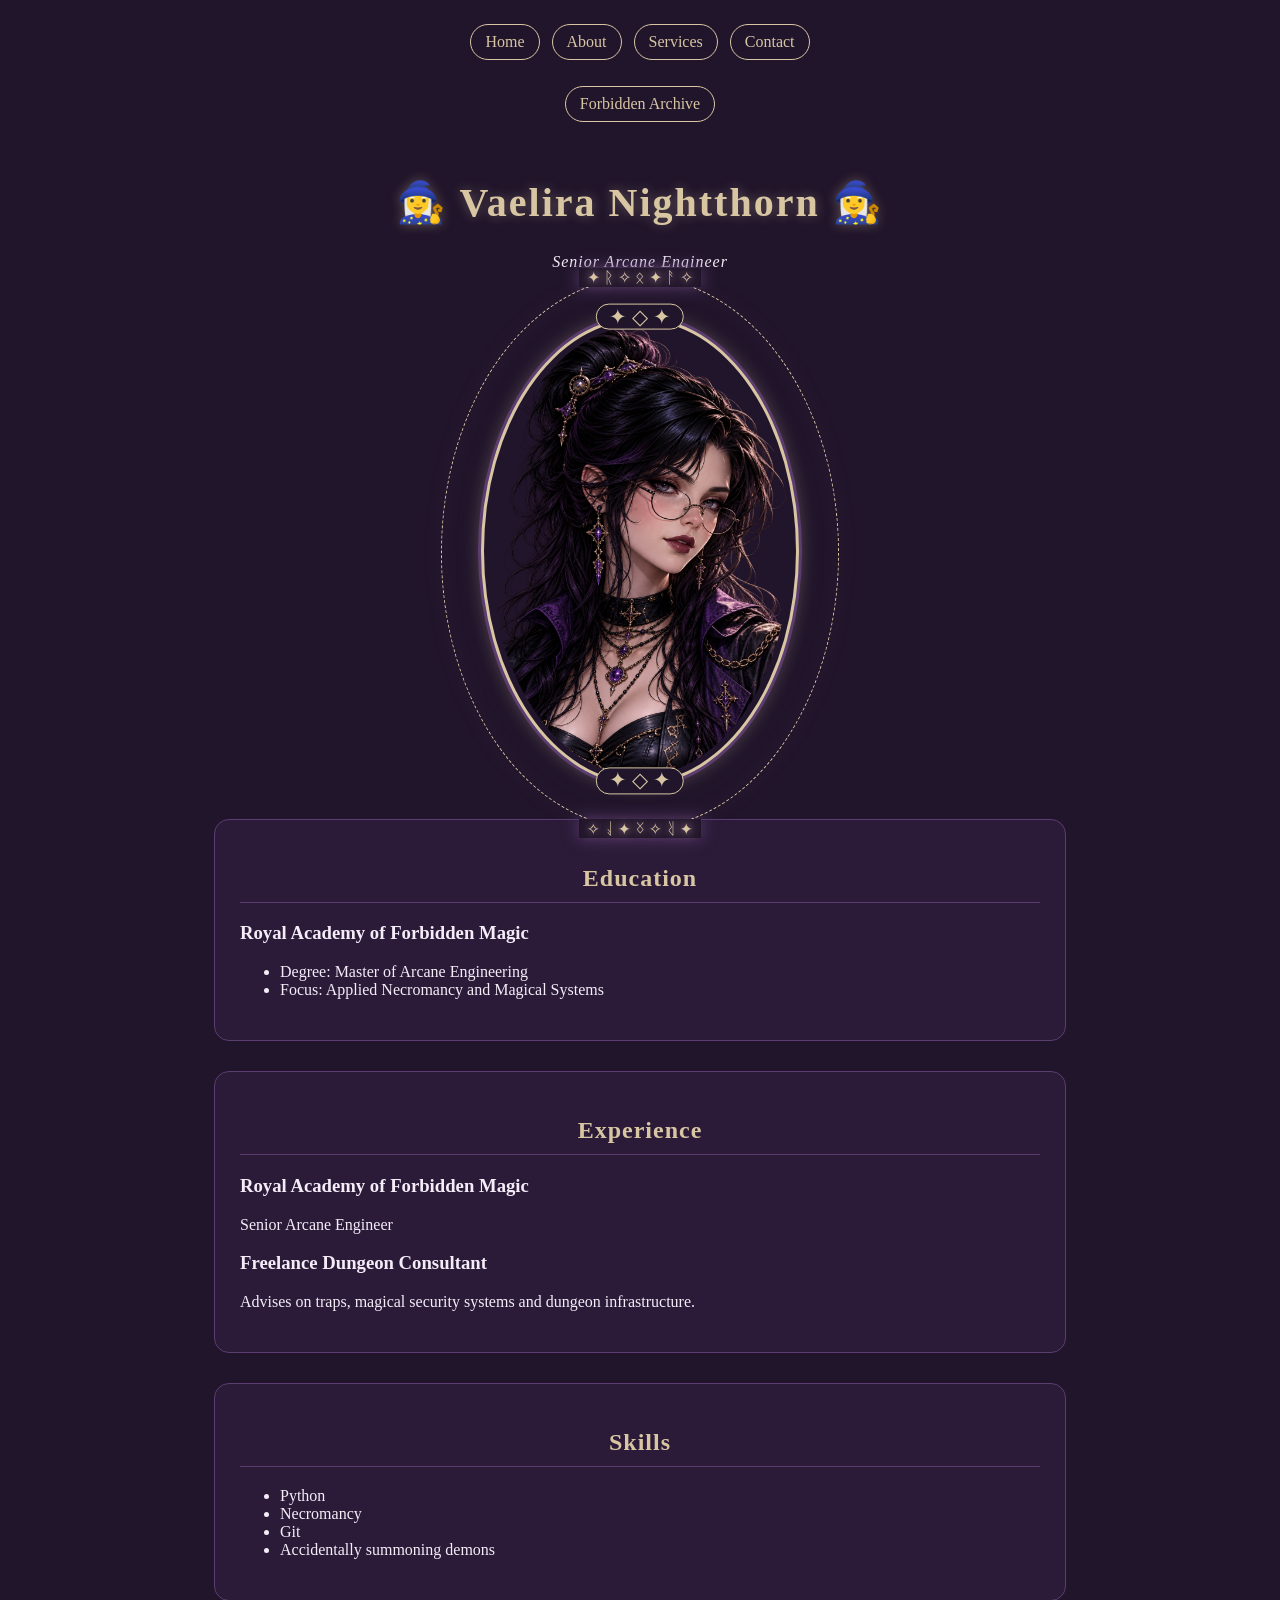
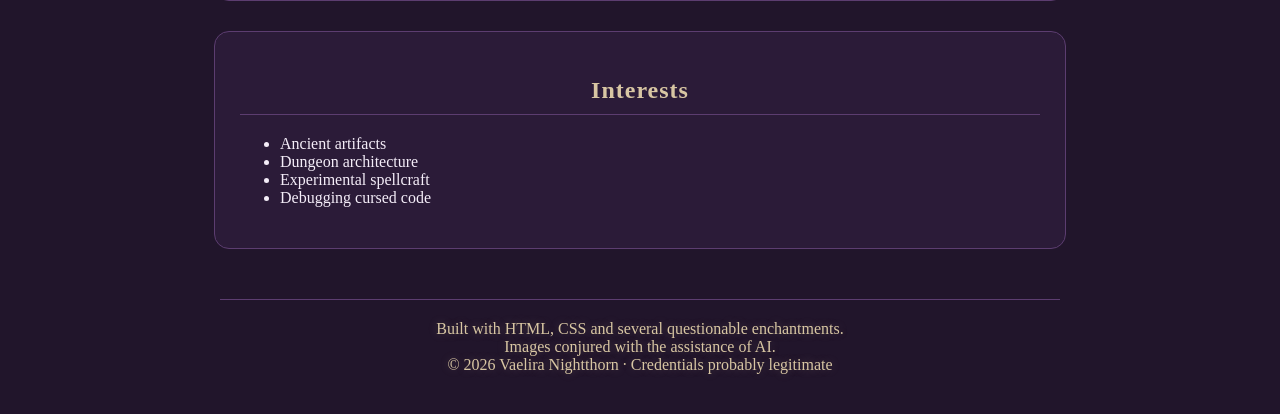
==== about.html @ 4d7c5d1f "Initial commit" ====
<!doctype html>
<html lang="en">
  <head>
    <meta charset="UTF-8" />
    <meta name="viewport" content="width=device-width, initial-scale=1.0" />
    <link rel="icon" type="image/png" href="images/favicon.png" />
    <link rel="stylesheet" href="style.css" />
    <title>Vaelira Nightthorn | About</title>
  </head>

  <body>
    <nav>
      <a href="index.html">Home</a>
      <a href="about.html">About</a>
      <a href="services.html">Services</a>
      <a href="contact.html">Contact</a>
    </nav>

    <div class="forbidden-archive">
      <span class="cursed-link">Forbidden Archive</span>
    </div>

    <header>
      <h1>🧙‍♀️ Vaelira Nightthorn 🧙‍♀️</h1>
      <p>Senior Arcane Engineer</p>
    </header>

    <main>
      <div class="arcane-frame">
        <span class="rune-ring" aria-hidden="true"></span>
        <img
          src="images/Vaelira_portrait.png"
          alt="Portrait of Vaelira Nightthorn, a dark-haired arcane engineer wearing glasses and purple jewelry."
          width="25%"
        />
      </div>

      <section>
        <h2>Education</h2>

        <h3>Royal Academy of Forbidden Magic</h3>

        <ul>
          <li>Degree: Master of Arcane Engineering</li>
          <li>Focus: Applied Necromancy and Magical Systems</li>
        </ul>
      </section>

      <section>
        <h2>Experience</h2>

        <h3>Royal Academy of Forbidden Magic</h3>
        <p>Senior Arcane Engineer</p>

        <h3>Freelance Dungeon Consultant</h3>
        <p>
          Advises on traps, magical security systems and dungeon infrastructure.
        </p>
      </section>

      <section>
        <h2>Skills</h2>

        <ul>
          <li>Python</li>
          <li>Necromancy</li>
          <li>Git</li>
          <li>Accidentally summoning demons</li>
        </ul>
      </section>

      <section>
        <h2>Interests</h2>

        <ul>
          <li>Ancient artifacts</li>
          <li>Dungeon architecture</li>
          <li>Experimental spellcraft</li>
          <li>Debugging cursed code</li>
        </ul>
      </section>
    </main>

    <footer>
      Built with HTML, CSS and several questionable enchantments. <br />
      Images conjured with the assistance of AI. <br />
      © 2026 Vaelira Nightthorn · Credentials probably legitimate
    </footer>
  </body>
</html>
---- style.css ----
/* =========================
   1. COLORS / VARIABLES
   ========================= */

:root {
  --arcane-dark: #21152b; /* dunkles Lila, fast schwarz */
  --arcane-gold: #d8c6a3; /* warmer Vaelira-Goldton */
  --arcane-purple: #5c3d70; /* violetter Akzentton */
  --arcane-light: #f4edf8; /* helle Schrift, aber nicht knallweiß */
  --arcane-section: #2b1b38; /* etwas helleres Lila für Sections */
}

/* =========================
   2. GLOBAL STYLES
   ========================= */

body {
  background-color: var(--arcane-dark); /* dunkellila Hintergrund */
  color: var(--arcane-light); /* helle Schrift, nicht knallweiß */

  cursor:
    url("images/cursor-purple-48.png") 0 0,
    auto; /* lila Kristall als Mauszeiger */
}

a {
  color: var(--arcane-gold); /* Links in gold/beige */

  cursor:
    url("images/cursor-purple-48.png") 0 0,
    pointer; /* lila Kristall auch auf Links */
}

/* =========================
   3. NAVIGATION
   ========================= */

nav {
  display: flex; /* Links nebeneinander */
  justify-content: center; /* alles mittig */
  gap: 12px; /* bisschen Platz dazwischen */
  padding: 16px; /* bisschen Luft um die Nav */

  position: sticky; /* bleibt beim Scrollen oben kleben */
  top: 0; /* direkt am oberen Rand */
  z-index: 1000; /* bleibt vor anderem Inhalt */

  background-color: var(--arcane-dark); /* Hintergrund beim Scrollen */
}

nav a {
  text-decoration: none; /* Unterstrich weg */
  border: 1px solid var(--arcane-gold); /* dünner goldener Rand */
  border-radius: 999px; /* schön pillenförmig */
  padding: 8px 14px; /* Luft innerhalb der Buttons */

  transition: 0.7s ease; /* statt BONK lieber weich */
}

nav a:hover {
  background-color: var(--arcane-gold); /* beim Hover wirds gold */
  color: var(--arcane-dark); /* Schrift wird dunkel */

  transform: translateY(-4px); /* schwebt leicht nach oben */

  box-shadow:
    0 0 0 3px var(--arcane-purple) /* violetter Ring außenrum */,
    0 0 18px rgba(216, 198, 163, 0.35); /* weicher goldener Glow */
}

/* =========================
   4. HEADER
   ========================= */

header {
  text-align: center; /* Header mittig */
  padding: 30px; /* bisschen Luft */
}

header h1 {
  color: var(--arcane-gold); /* Vaeliras Name in Gold */
  font-size: 2.5rem; /* schön groß */
  letter-spacing: 2px; /* bisschen mehr Luft zwischen Buchstaben */

  text-shadow: 0 0 12px rgba(216, 198, 163, 0.35);
  /* leichter goldener Glow */
}

header p {
  margin-top: 0; /* weniger Abstand zum Namen */
  font-style: italic; /* bisschen fancy */
  letter-spacing: 1px; /* Buchstaben etwas auseinander */
}

/* =========================
   5. IMAGES / ARCANE FRAME
   ========================= */

img {
  border-radius: 50%; /* rechteckig wird oval, quadratisch wird rund */
  border: 3px solid var(--arcane-gold); /* goldener Rahmen */
  padding: 6px; /* bisschen Luft zwischen Bild und Rahmen */

  box-shadow:
    0 0 0 3px var(--arcane-purple) /* zweiter violetter Ring */,
    0 0 18px rgba(216, 198, 163, 0.35); /* weicher goldener Glow */

  background-color: var(
    --arcane-dark
  ); /* dunkler Bereich zwischen Bild und Rahmen */
}

.arcane-frame {
  position: relative; /* Bezugspunkt für frei platzierte Deko */
  width: fit-content; /* nur so breit wie der Inhalt */
  margin: 0 auto; /* mittig setzen */
}

.arcane-frame img {
  width: 300px; /* feste Portraitbreite */
  max-width: 70vw; /* auf kleinen Screens nicht eskalieren */
}

.arcane-frame::before,
.arcane-frame::after {
  content: "✦ ◇ ✦"; /* Deko wird per CSS erzeugt */
  position: absolute; /* frei am Rahmen platzierbar */

  left: 50%; /* horizontal zur Mitte */

  color: var(--arcane-gold); /* Goldton */

  background-color: var(
    --arcane-dark
  ); /* verdeckt den Rahmen direkt hinter der Deko */

  padding: 2px 12px; /* bisschen Luft innen */
  border: 1px solid var(--arcane-gold); /* dünner goldener Deko-Rahmen */
  border-radius: 999px; /* schön rund */

  font-size: 1.3rem; /* Deko etwas größer */
  line-height: 1; /* keine komische Extra-Höhe */

  z-index: 2; /* Deko liegt vor dem Rahmen */
}

.arcane-frame::before {
  top: 0; /* sitzt oben auf der Rahmenkante */

  transform: translate(-50%, -50%);
  /* mittig + halb nach oben ziehen */
}

.arcane-frame::after {
  bottom: 8px; /* optische Korrektur, sonst hängt es zu tief */

  transform: translate(-50%, 50%);
  /* mittig + halb nach unten schieben */
}

/* =========================
   6. SECTIONS
   ========================= */

section {
  max-width: 800px; /* Text nicht von Sachsen bis Mordor ziehen */
  margin: 30px auto; /* Abstand oben/unten + mittig */
  padding: 25px; /* Luft zwischen Inhalt und Rand */

  background-color: var(
    --arcane-section
  ); /* etwas anderer Lilaton als der Seitenhintergrund */

  border: 1px solid var(--arcane-purple); /* feiner violetter Rand */
  border-radius: 15px; /* weichere Ecken */
}

section h2 {
  color: var(--arcane-gold); /* Überschriften in Gold */
  text-align: center; /* mittig */
  letter-spacing: 1px; /* bisschen eleganter */

  border-bottom: 1px solid var(--arcane-purple); /* feine Trennlinie */
  padding-bottom: 10px; /* Luft zwischen Text und Linie */
}

section {
  transition: 0.4s ease; /* Hover-Effekt schön weich */
}

section:hover {
  transform: translateY(-3px); /* schwebt leicht nach oben */

  box-shadow:
    0 0 0 1px var(--arcane-purple) /* feiner violetter Rand */,
    0 0 20px rgba(216, 198, 163, 0.18); /* sehr dezenter Glow */
}

/* =========================
   7. FORMS / BUTTONS
   ========================= */

form {
  max-width: 600px; /* Formular nicht absurd breit machen */
  margin: 0 auto; /* mittig */
}

fieldset {
  display: grid; /* Raster fürs Formular */

  grid-template-columns: 140px 1fr;
  /* Labels links, Eingabefelder rechts */

  gap: 14px 18px;
  /* erster Wert = Zeilen, zweiter = Spalten */

  border: 1px solid var(--arcane-purple); /* violetter Rahmen */
  border-radius: 15px; /* weichere Ecken */
  padding: 25px; /* Luft innen */
}

label {
  align-self: center; /* Labels vertikal mittig */
}

input,
select,
textarea {
  width: 100%; /* Felder füllen ihre Spalte aus */

  box-sizing: border-box;
  /* Padding und Rand zählen mit in die Gesamtbreite */

  padding: 10px; /* bisschen Luft innen */

  background-color: var(--arcane-dark); /* dunkler Hintergrund */
  color: var(--arcane-light); /* helle Schrift */

  border: 1px solid var(--arcane-purple); /* violetter Rand */
  border-radius: 8px; /* leicht rund */
  resize: none; /* verhindert, dass die Textarea vom User größer/kleiner gezogen wird */
}

input:focus,
select:focus,
textarea:focus {
  outline: 2px solid var(--arcane-gold); /* goldener Fokusrahmen statt Browser-Blau */

  outline-offset: 2px; /* bisschen Abstand zum Feld */

  border-color: var(--arcane-gold); /* eigentlicher Rand wird auch gold */
}

button {
  grid-column: 2; /* Button in die rechte Formularspalte */
  padding: 10px; /* bisschen Luft */

  background-color: var(--arcane-dark); /* dunkellila */
  color: var(--arcane-gold); /* goldene Schrift */

  border: 1px solid var(--arcane-gold); /* dünner goldener Rand */
  border-radius: 999px; /* schön rund */

  cursor:
    url("images/cursor-purple-48.png") 0 0,
    auto; /* LILA KRISTALL BUTTON ZEIGER!! */

  transition: 0.7s; /* Hover weich statt BONK */
}

button:hover {
  background-color: var(--arcane-gold); /* beim Hover gold */
  color: var(--arcane-dark); /* Schrift dunkel */

  transform: translateY(-4px); /* schwebt leicht nach oben */

  box-shadow:
    0 0 0 3px var(--arcane-purple) /* violetter Ring */,
    0 0 18px rgba(216, 198, 163, 0.35); /* weicher goldener Glow */
}

/* =========================
   8. FOOTER
   ========================= */

footer {
  max-width: 800px; /* nicht unnötig breit */

  margin: 50px auto 20px;
  /* oben viel Luft, mittig, unten etwas weniger */

  padding: 20px; /* Luft innen */

  text-align: center; /* Text mittig */
  color: var(--arcane-gold); /* goldene Schrift */

  border-top: 1px solid var(--arcane-purple); /* feine Trennlinie nach oben */

  text-shadow: 0 0 10px rgba(216, 198, 163, 0.25);
  /* ganz dezenter Glow, Footer soll nicht schreien */
}

footer p {
  margin: 0; /* Browser-Standardabstand weg */
  font-size: 0.9rem; /* etwas kleiner */
  letter-spacing: 1px; /* bisschen eleganter */
}

/* =========================
   9. ANIMATIONS
   ========================= */

.vaelira-full {
  box-sizing: border-box;
  /* Rahmen und Padding zählen mit in die Bildbreite */

  animation: arcane-glow 5s ease-in-out infinite;
  /* arcane-glow = Name der Animation */
  /* 5s = ein kompletter Durchlauf */
  /* ease-in-out = weich stärker und wieder schwächer */
  /* infinite = ARCANE POWAH FOREVER */
}

@keyframes arcane-glow {
  0%,
  100% {
    box-shadow:
      0 0 0 3px var(--arcane-purple) /* violetter Ring bleibt */,
      0 0 18px rgba(216, 198, 163, 0.35); /* sanfter Glow */

    /* Anfang & Ende = ruhiges Leuchten */
  }

  50% {
    box-shadow:
      0 0 0 3px var(--arcane-purple) /* violetter Ring bleibt */,
      0 0 55px rgba(216, 198, 163, 0.8); /* großes starkes Leuchten */

    /* Mitte = VOLLE ARCANE POWAH */
  }
}

.rune-ring {
  position: absolute; /* beeinflusst das normale Layout nicht */

  inset: -40px;
  /* Ring wird auf allen Seiten etwas größer als das Portrait */

  border: 1px dashed var(--arcane-gold); /* dünner gestrichelter Magiekreis */

  border-radius: 50%; /* passend zum Portrait oval */

  z-index: 0; /* Ring liegt hinter dem Portrait */

  pointer-events: none;
  /* reine Deko, soll keine Mausinteraktionen blockieren */

  filter: drop-shadow(0 0 8px var(--arcane-purple));
  /* leichter violetter Glow */

  animation: rune-spin 18s linear infinite;
  /* 18s = eine komplette Runde */
  /* linear = überall gleich schnell */
  /* infinite = dreht sich endlos weiter */
}

.rune-ring::before,
.rune-ring::after {
  content: "✦ ᚱ ✧ ᛟ ✦ ᚨ ✧"; /* dekorative Runen */

  position: absolute; /* frei auf dem Ring platzierbar */
  left: 50%; /* erstmal horizontal zur Mitte */

  color: var(--arcane-gold); /* Runen in Gold */

  background-color: var(--arcane-dark);
  /* verdeckt die Linie direkt hinter den Runen */

  padding: 0 8px; /* bisschen Luft links und rechts */

  white-space: nowrap; /* Runen bleiben in einer Zeile */

  text-shadow:
    0 0 6px var(--arcane-purple) /* violetter Schein */,
    0 0 12px var(--arcane-gold); /* goldener Schein */
}

.rune-ring::before {
  top: -10px; /* obere Runen etwas über den Ring */

  transform: translateX(-50%);
  /* Hälfte der eigenen Breite zurück = wirklich mittig */
}

.rune-ring::after {
  bottom: -10px; /* untere Runen etwas unter den Ring */

  transform: translateX(-50%) rotate(180deg);
  /* mittig setzen + für unten einmal umdrehen */
}

@keyframes rune-spin {
  from {
    transform: rotate(0deg); /* Start */
  }

  to {
    transform: rotate(360deg); /* einmal komplett herum */
  }
}

/* =========================
   10. CURSED NONSENSE
   ========================= */

.forbidden-archive {
  width: fit-content; /* nur so breit wie der Inhalt */

  margin-left: auto; /* zusammen mit rechts = mittig */
  margin-right: auto; /* zusammen mit links = mittig */

  text-align: center; /* Inhalt mittig */
  margin-top: 10px; /* etwas Abstand zur Navigation */

  border: 1px solid var(--arcane-gold); /* dünner goldener Rand */
  border-radius: 999px; /* schön pillenförmig */
  padding: 8px 14px; /* Luft innen */

  transition: 0.7s ease;
  /* Rahmen darf dramatisch weich verschwinden */
}

.forbidden-archive:has(.cursed-link:hover) {
  border-color: transparent;
  /* wenn der cursed-link gehovert wird: BYE RAHMEN */
}

.cursed-link {
  position: relative;
  /* Bezugspunkt für den später beschworenen Wächter */

  display: inline-block;
  /* macht Transform und Positionierung sauberer */

  color: var(--arcane-gold); /* sieht erstmal harmlos aus */

  cursor:
    url("images/cursor-red-48.png") 0 0,
    not-allowed; /* ROTER KRISTALL = nope, böse, gefährlich */

  transition: 0.3s ease; /* Verwandlung weich machen */
}

.cursed-link::after {
  content: "🧙‍♂️ THOU SHALT NOT PASS";
  /* Gandalf wird von CSS beschworen */

  position: absolute; /* frei über dem ursprünglichen Text */
  left: 50%; /* horizontal zur Mitte */
  top: 50%; /* vertikal zur Mitte */

  transform: translate(-50%, -50%) scale(0);
  /* genau zentrieren + erstmal auf Größe 0 verstecken */

  color: var(--arcane-gold); /* dramatisches Gold */

  white-space: nowrap;
  /* THOU SHALT NOT PASS bleibt in EINER Zeile */

  text-shadow:
    0 0 8px var(--arcane-purple) /* violetter Schein */,
    0 0 18px var(--arcane-gold); /* stärkerer goldener Glow */

  transition: 0.3s ease;
  /* Gandalf materialisiert sich weich statt BONK */
}

.cursed-link:hover {
  color: transparent;
  /* ursprünglicher Text verschwindet */
}

.cursed-link:hover::after {
  transform: translate(-50%, -50%) scale(1.2);
  /* Gandalf erscheint und wird extra dramatisch */
}

.office-dragon {
  /* crimes */
}

@media screen and (max-width: 400px) {
  nav {
    flex-wrap: wrap; /* auf kleinen Screens dürfen die Nav-Buttons in eine neue Zeile springen */
  }
  fieldset {
    grid-template-columns: 1fr; /* auf kleinen Screens alles untereinander */
  }
  button {
    grid-column: 1; /* Button ebenfalls in die einzige Spalte */
  }
}

/* 
px       → feste Größe
%        → relativ zum Bezugselement
vw / vh  → relativ zum Browserfenster
rem / em → relativ zur Schriftgröße
fr       → Anteil am freien Platz im Grid
auto     → Browser, regel das bitte :D
*/
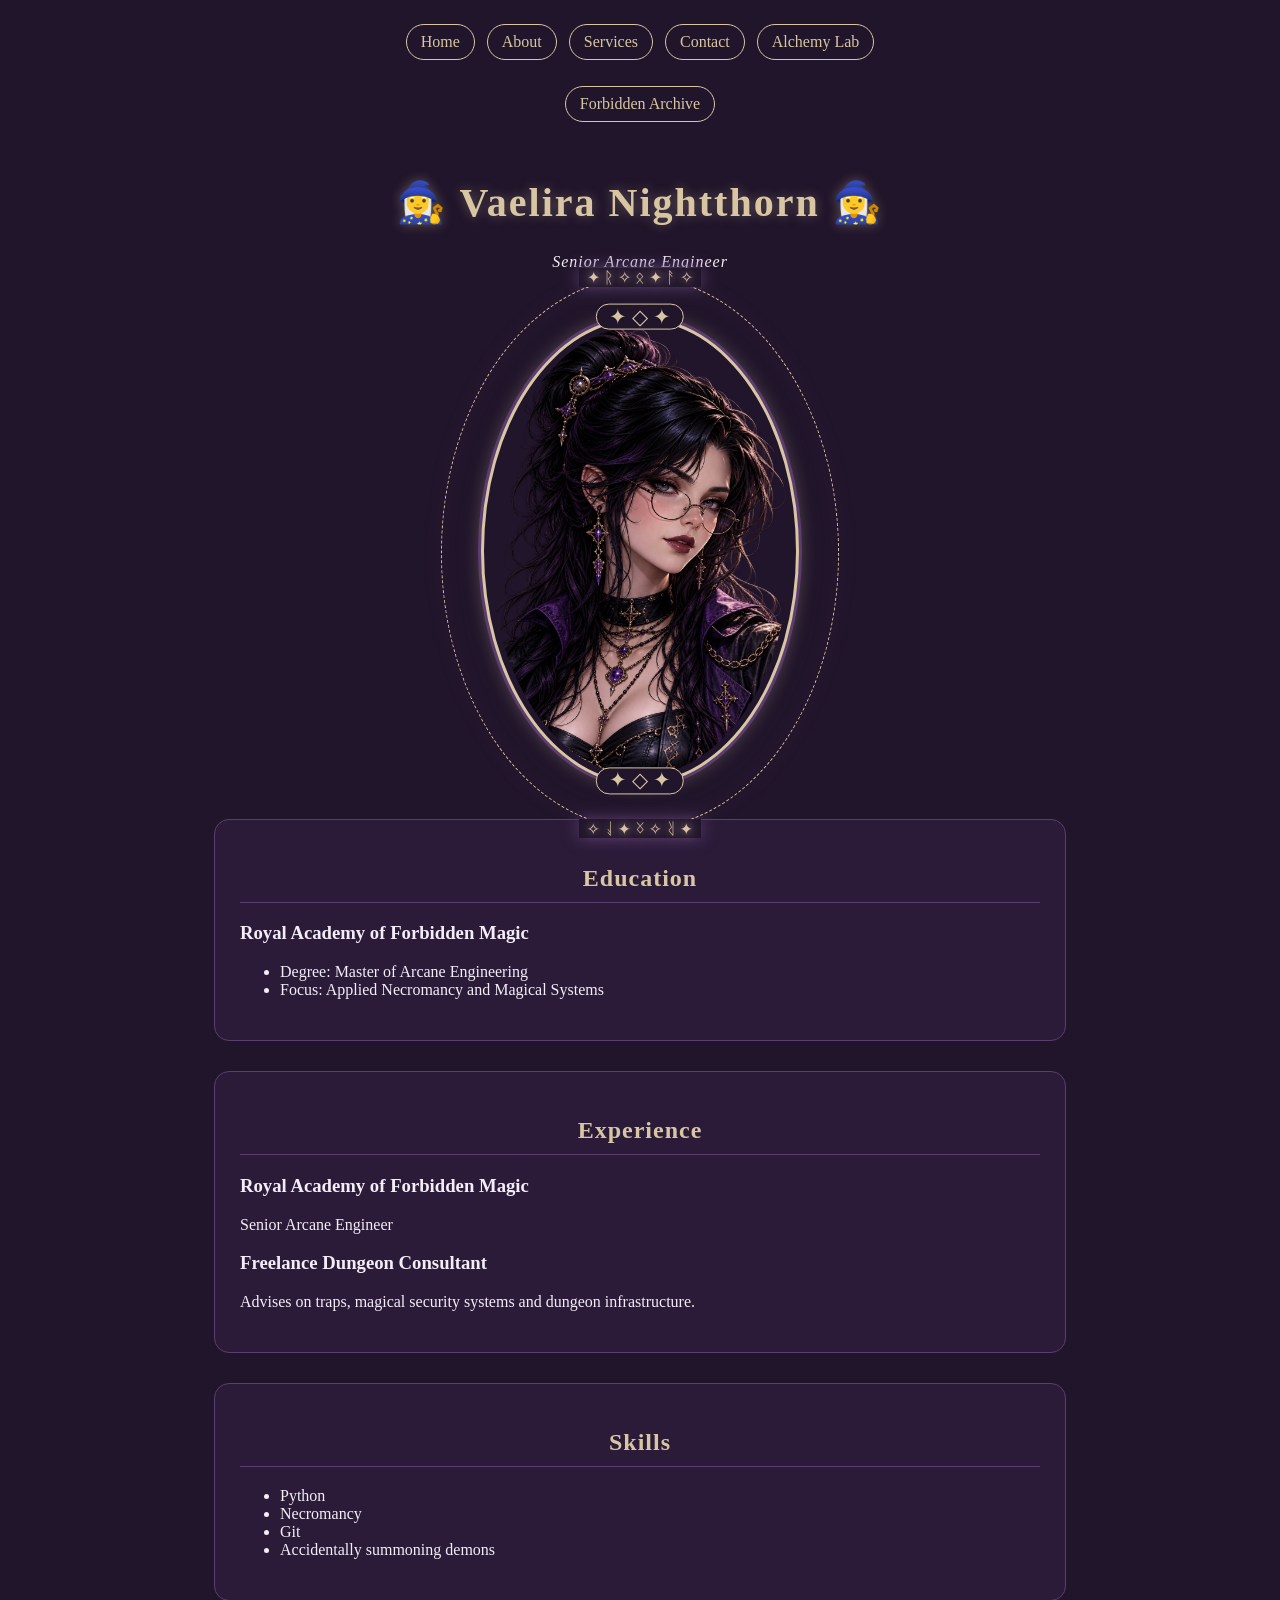
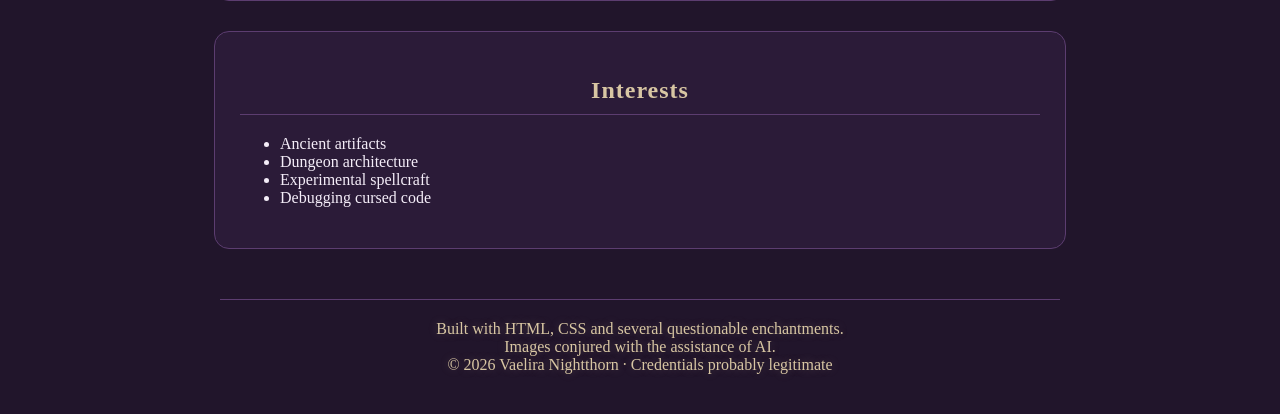
==== commit fdf9f188: "Add Alchemy Lab page" ====
--- a/about.html
+++ b/about.html
@@ -14,6 +14,7 @@
       <a href="about.html">About</a>
       <a href="services.html">Services</a>
       <a href="contact.html">Contact</a>
+      <a href="alchemy.html">Alchemy Lab</a>
     </nav>
 
     <div class="forbidden-archive">
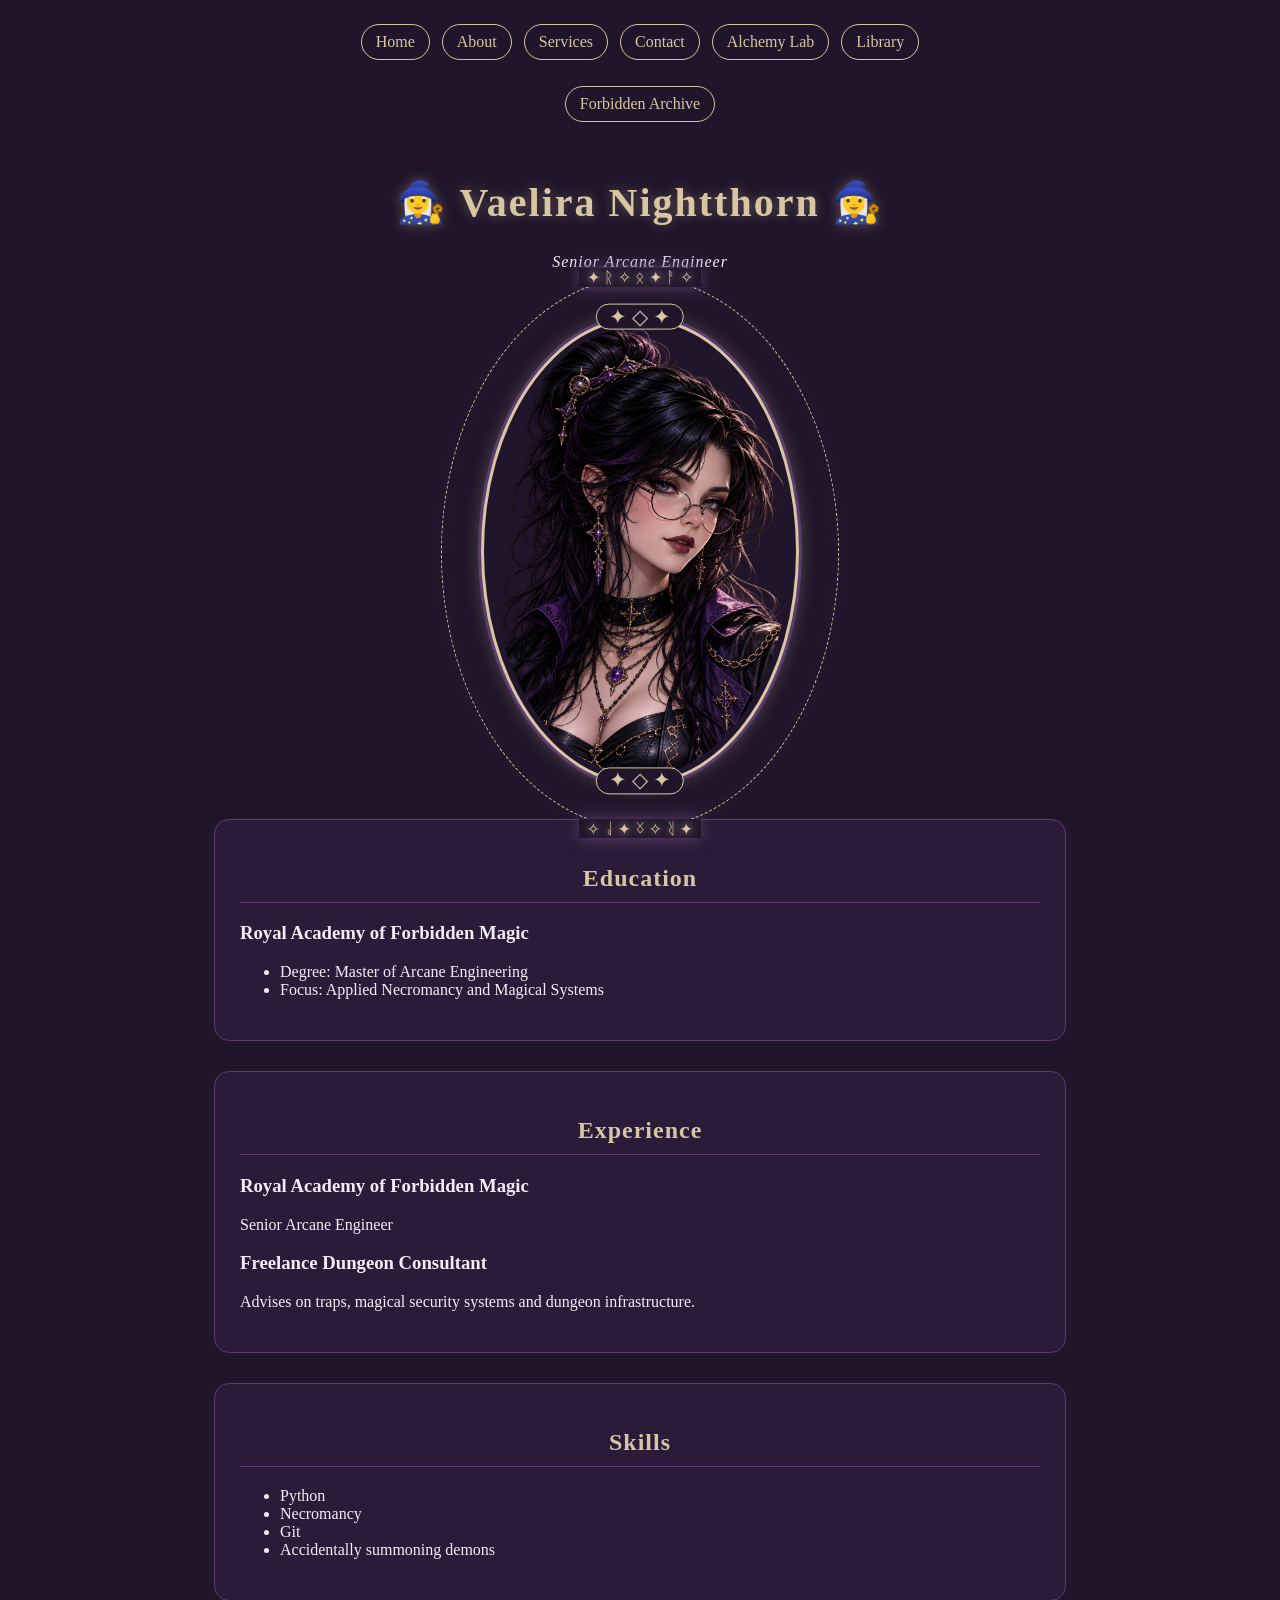
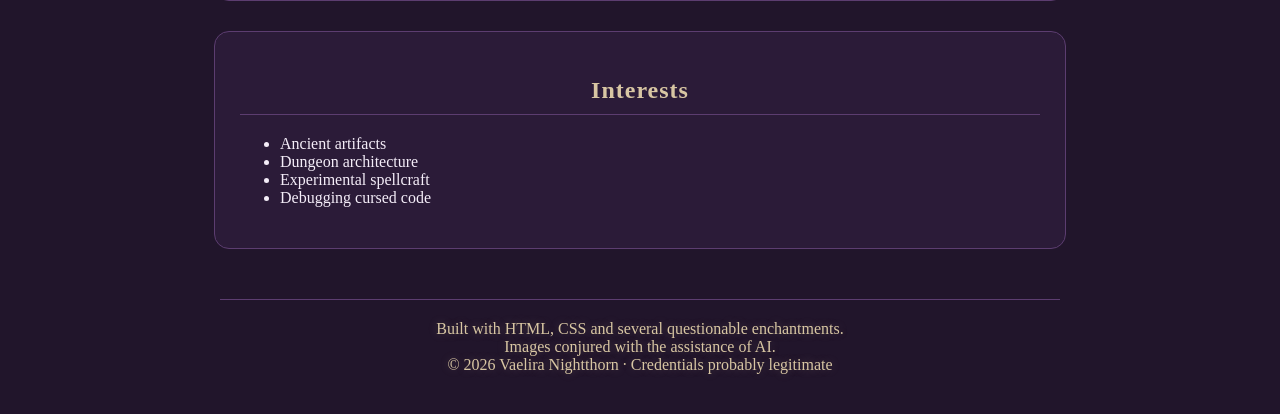
==== commit f3a9c118: "Add interactive Vaelira library" ====
--- a/about.html
+++ b/about.html
@@ -15,6 +15,7 @@
       <a href="services.html">Services</a>
       <a href="contact.html">Contact</a>
       <a href="alchemy.html">Alchemy Lab</a>
+      <a href="library.html">Library</a>
     </nav>
 
     <div class="forbidden-archive">
--- a/style.css
+++ b/style.css
@@ -277,6 +277,136 @@
   box-shadow:
     0 0 0 3px var(--arcane-purple) /* violetter Ring */,
     0 0 18px rgba(216, 198, 163, 0.35); /* weicher goldener Glow */
+}
+
+/* =========================
+   7.1 POTION ARCHIVE
+   ========================= */
+
+#potionList {
+  padding: 0; /* Standard-Einrückung der Liste entfernen */
+  list-style: none; /* normale Listenpunkte verschwinden */
+}
+
+#potionList li {
+  display: flex; /* Potion-Name und Delete-Button nebeneinander */
+  justify-content: space-between; /* Name links, Button rechts */
+  align-items: center; /* beide schön auf gleicher Höhe */
+
+  margin: 10px 0; /* bisschen Luft zwischen den Potions */
+  padding: 10px 14px; /* Luft innerhalb eines Eintrags */
+
+  background-color: var(--arcane-dark); /* dunkler Vaelira-Hintergrund */
+
+  border: 1px solid var(--arcane-purple); /* violetter Rahmen */
+  border-radius: 10px; /* passend zum restlichen Design */
+}
+
+#potionList button {
+  grid-column: auto; /* allgemeines Formular-Grid hier wieder aufheben */
+
+  margin-left: 15px; /* Abstand zwischen Potion und Delete */
+
+  color: #ff8a8a; /* dämonisch freundliches Rot */
+  border-color: #a83f4b; /* dunkler roter Rand */
+}
+
+#potionList button:hover {
+  background-color: #a83f4b; /* beim Hover wird der Button rot */
+  color: var(--arcane-light); /* helle Schrift */
+
+  box-shadow:
+    0 0 0 3px var(--arcane-purple),
+    0 0 18px rgba(168, 63, 75, 0.45);
+  /* violetter Ring + roter Glow = potion murder mode */
+}
+
+/* =========================
+   7.2 LIBRARY
+   ========================= */
+
+.library {
+  max-width: 900px;
+}
+
+.bookshelf {
+  display: flex;
+  justify-content: center;
+  align-items: flex-end;
+  gap: 8px;
+
+  min-height: 220px;
+  padding: 30px 25px 18px;
+
+  background-color: var(--arcane-dark);
+
+  border: 1px solid var(--arcane-gold);
+  border-bottom: 14px solid #4a2d3b;
+  border-radius: 12px 12px 4px 4px;
+
+  box-shadow:
+    inset 0 -8px 16px rgba(0, 0, 0, 0.35),
+    0 0 18px rgba(216, 198, 163, 0.12);
+}
+
+.book-details {
+  margin-top: 25px;
+  padding: 20px;
+
+  text-align: center;
+
+  background-color: var(--arcane-dark);
+  border: 1px solid var(--arcane-purple);
+  border-radius: 10px;
+}
+
+.book-details p {
+  margin: 0;
+
+  font-style: italic;
+  color: var(--arcane-gold);
+}
+.book {
+  width: 70px;
+  height: 170px;
+
+  display: flex;
+  align-items: center;
+  justify-content: center;
+
+  padding: 10px 6px;
+  box-sizing: border-box;
+
+  background-color: var(--arcane-purple);
+  color: var(--arcane-gold);
+
+  border: 1px solid var(--arcane-gold);
+  border-radius: 4px 8px 8px 4px;
+
+  writing-mode: vertical-rl;
+  text-orientation: mixed;
+
+  font-size: 0.9rem;
+  letter-spacing: 1px;
+  text-align: center;
+
+  cursor:
+    url("images/cursor-purple-48.png") 0 0,
+    pointer;
+
+  box-shadow:
+    inset 5px 0 8px rgba(0, 0, 0, 0.3),
+    3px 3px 8px rgba(0, 0, 0, 0.3);
+
+  transition: 0.3s ease;
+}
+
+.book:hover {
+  transform: translateY(-10px);
+
+  box-shadow:
+    inset 5px 0 8px rgba(0, 0, 0, 0.3),
+    0 0 18px rgba(216, 198, 163, 0.35);
 }
 
 /* =========================
